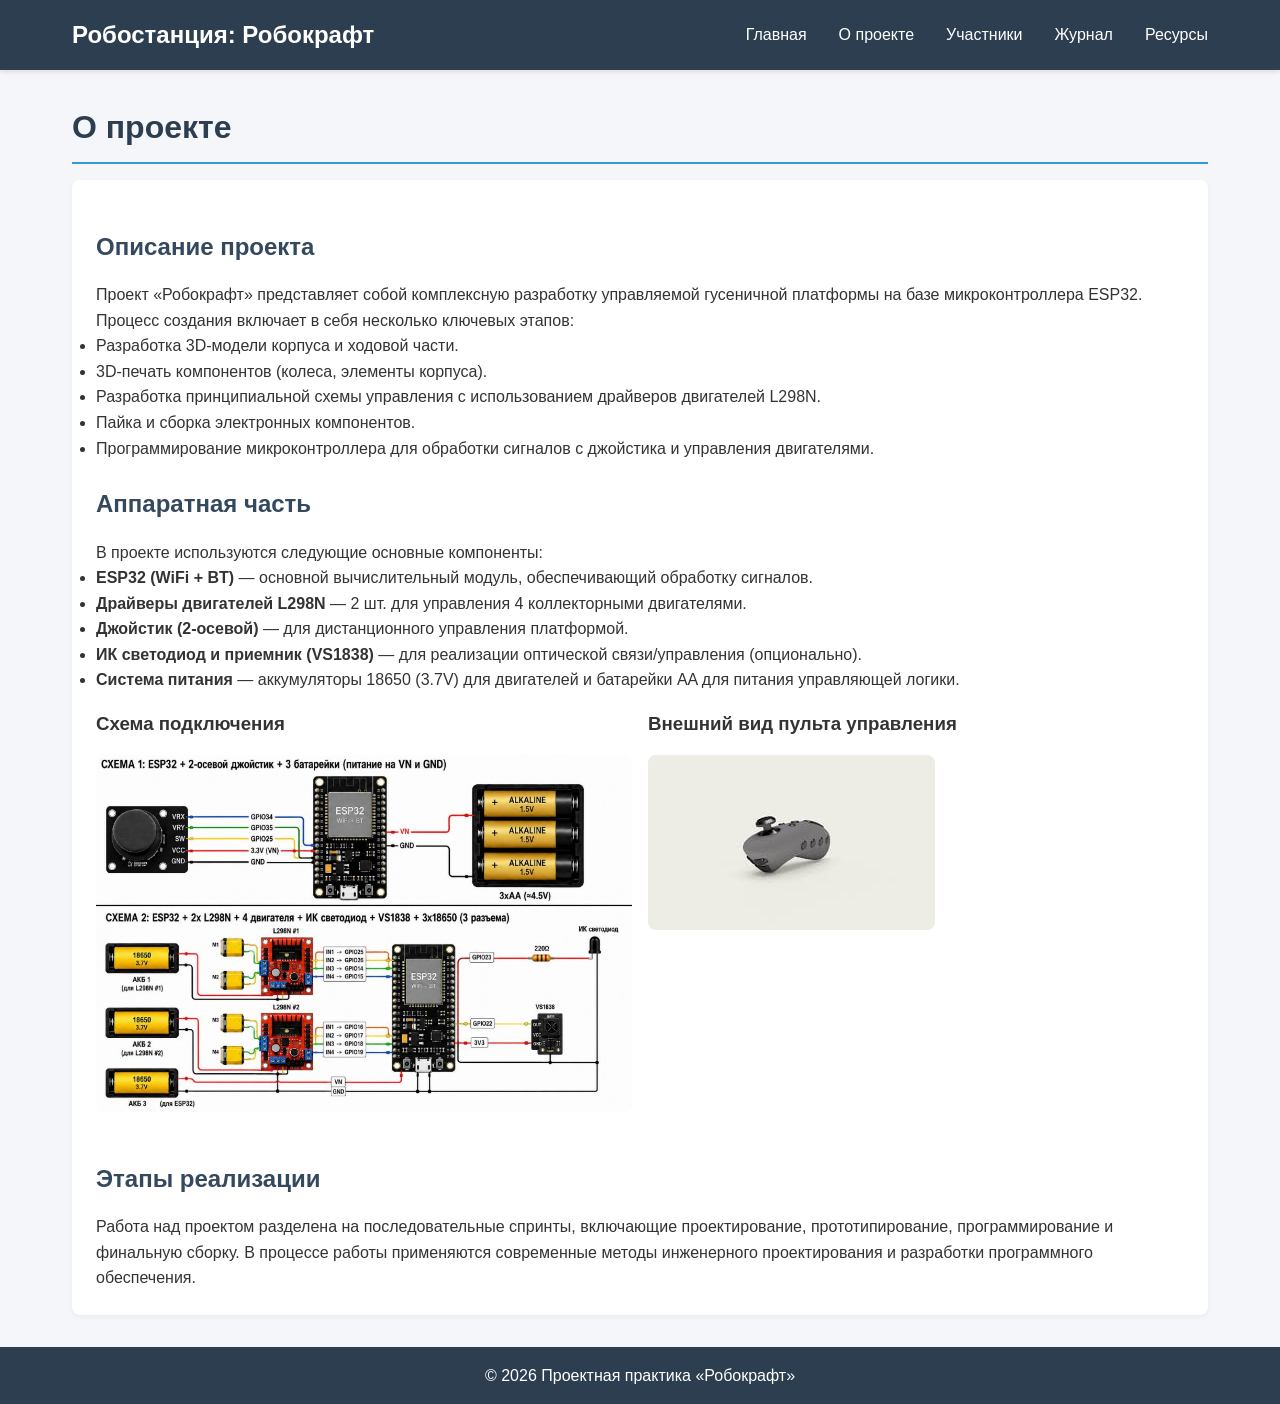
==== site/about.html @ fff9bac7 "feat: Инициализация проекта Робокрафт и создание сайта" ====
<!DOCTYPE html>
<html lang="ru">
<head>
    <meta charset="UTF-8">
    <meta name="viewport" content="width=device-width, initial-scale=1.0">
    <title>Робокрафт | О проекте</title>
    <link rel="stylesheet" href="css/styles.css">
</head>
<body>
    <header>
        <nav>
            <div class="logo">Робостанция: Робокрафт</div>
            <ul>
                <li><a href="index.html">Главная</a></li>
                <li><a href="about.html">О проекте</a></li>
                <li><a href="team.html">Участники</a></li>
                <li><a href="journal.html">Журнал</a></li>
                <li><a href="resources.html">Ресурсы</a></li>
            </ul>
        </nav>
    </header>

    <main>
        <h1>О проекте</h1>
        
        <div class="card">
            <h2>Описание проекта</h2>
            <p>Проект «Робокрафт» представляет собой комплексную разработку управляемой гусеничной платформы на базе микроконтроллера ESP32. Процесс создания включает в себя несколько ключевых этапов:</p>
            <ul>
                <li>Разработка 3D-модели корпуса и ходовой части.</li>
                <li>3D-печать компонентов (колеса, элементы корпуса).</li>
                <li>Разработка принципиальной схемы управления с использованием драйверов двигателей L298N.</li>
                <li>Пайка и сборка электронных компонентов.</li>
                <li>Программирование микроконтроллера для обработки сигналов с джойстика и управления двигателями.</li>
            </ul>

            <h2>Аппаратная часть</h2>
            <p>В проекте используются следующие основные компоненты:</p>
            <ul>
                <li><strong>ESP32 (WiFi + BT)</strong> — основной вычислительный модуль, обеспечивающий обработку сигналов.</li>
                <li><strong>Драйверы двигателей L298N</strong> — 2 шт. для управления 4 коллекторными двигателями.</li>
                <li><strong>Джойстик (2-осевой)</strong> — для дистанционного управления платформой.</li>
                <li><strong>ИК светодиод и приемник (VS1838)</strong> — для реализации оптической связи/управления (опционально).</li>
                <li><strong>Система питания</strong> — аккумуляторы 18650 (3.7V) для двигателей и батарейки AA для питания управляющей логики.</li>
            </ul>

            <div class="gallery">
                <div>
                    <h3>Схема подключения</h3>
                    <img src="assets/images/wiring_diagram.png" alt="Схема подключения ESP32 и драйверов">
                </div>
                <div>
                    <h3>Внешний вид пульта управления</h3>
                    <img src="assets/images/controller_render.png" alt="Рендер пульта управления">
                </div>
            </div>
            
            <h2>Этапы реализации</h2>
            <p>Работа над проектом разделена на последовательные спринты, включающие проектирование, прототипирование, программирование и финальную сборку. В процессе работы применяются современные методы инженерного проектирования и разработки программного обеспечения.</p>
        </div>
    </main>

    <footer>
        <p>&copy; 2026 Проектная практика «Робокрафт»</p>
    </footer>
</body>
</html>
---- site/css/styles.css ----
:root {
    --primary-color: #2c3e50;
    --secondary-color: #34495e;
    --accent-color: #3498db;
    --text-color: #333;
    --bg-color: #f5f6fa;
}

* {
    margin: 0;
    padding: 0;
    box-sizing: border-box;
}

body {
    font-family: 'Segoe UI', Tahoma, Geneva, Verdana, sans-serif;
    line-height: 1.6;
    color: var(--text-color);
    background-color: var(--bg-color);
}

header {
    background-color: var(--primary-color);
    color: white;
    padding: 1rem 0;
    box-shadow: 0 2px 5px rgba(0,0,0,0.1);
}

nav {
    max-width: 1200px;
    margin: 0 auto;
    display: flex;
    justify-content: space-between;
    align-items: center;
    padding: 0 2rem;
}

.logo {
    font-size: 1.5rem;
    font-weight: bold;
}

nav ul {
    list-style: none;
    display: flex;
}

nav ul li {
    margin-left: 2rem;
}

nav ul li a {
    color: white;
    text-decoration: none;
    transition: color 0.3s ease;
}

nav ul li a:hover {
    color: var(--accent-color);
}

main {
    max-width: 1200px;
    margin: 2rem auto;
    padding: 0 2rem;
    min-height: calc(100vh - 160px);
}

h1 {
    color: var(--primary-color);
    margin-bottom: 1rem;
    border-bottom: 2px solid var(--accent-color);
    padding-bottom: 0.5rem;
}

h2 {
    color: var(--secondary-color);
    margin: 1.5rem 0 1rem;
}

.card {
    background: white;
    border-radius: 8px;
    padding: 1.5rem;
    margin-bottom: 1.5rem;
    box-shadow: 0 2px 5px rgba(0,0,0,0.05);
}

img {
    max-width: 100%;
    height: auto;
    border-radius: 8px;
    margin: 1rem 0;
}

.journal-post {
    border-left: 4px solid var(--accent-color);
    padding-left: 1rem;
    margin-bottom: 2rem;
}

.journal-date {
    color: #7f8c8d;
    font-size: 0.9rem;
    margin-bottom: 0.5rem;
}

footer {
    background-color: var(--primary-color);
    color: white;
    text-align: center;
    padding: 1rem 0;
    margin-top: auto;
}

.gallery {
    display: grid;
    grid-template-columns: repeat(auto-fit, minmax(300px, 1fr));
    gap: 1rem;
    margin-top: 1rem;
}

.team-member {
    display: flex;
    align-items: center;
    margin-bottom: 1rem;
    background: white;
    padding: 1rem;
    border-radius: 8px;
    box-shadow: 0 2px 5px rgba(0,0,0,0.05);
}

.member-info h3 {
    margin: 0;
    color: var(--accent-color);
}
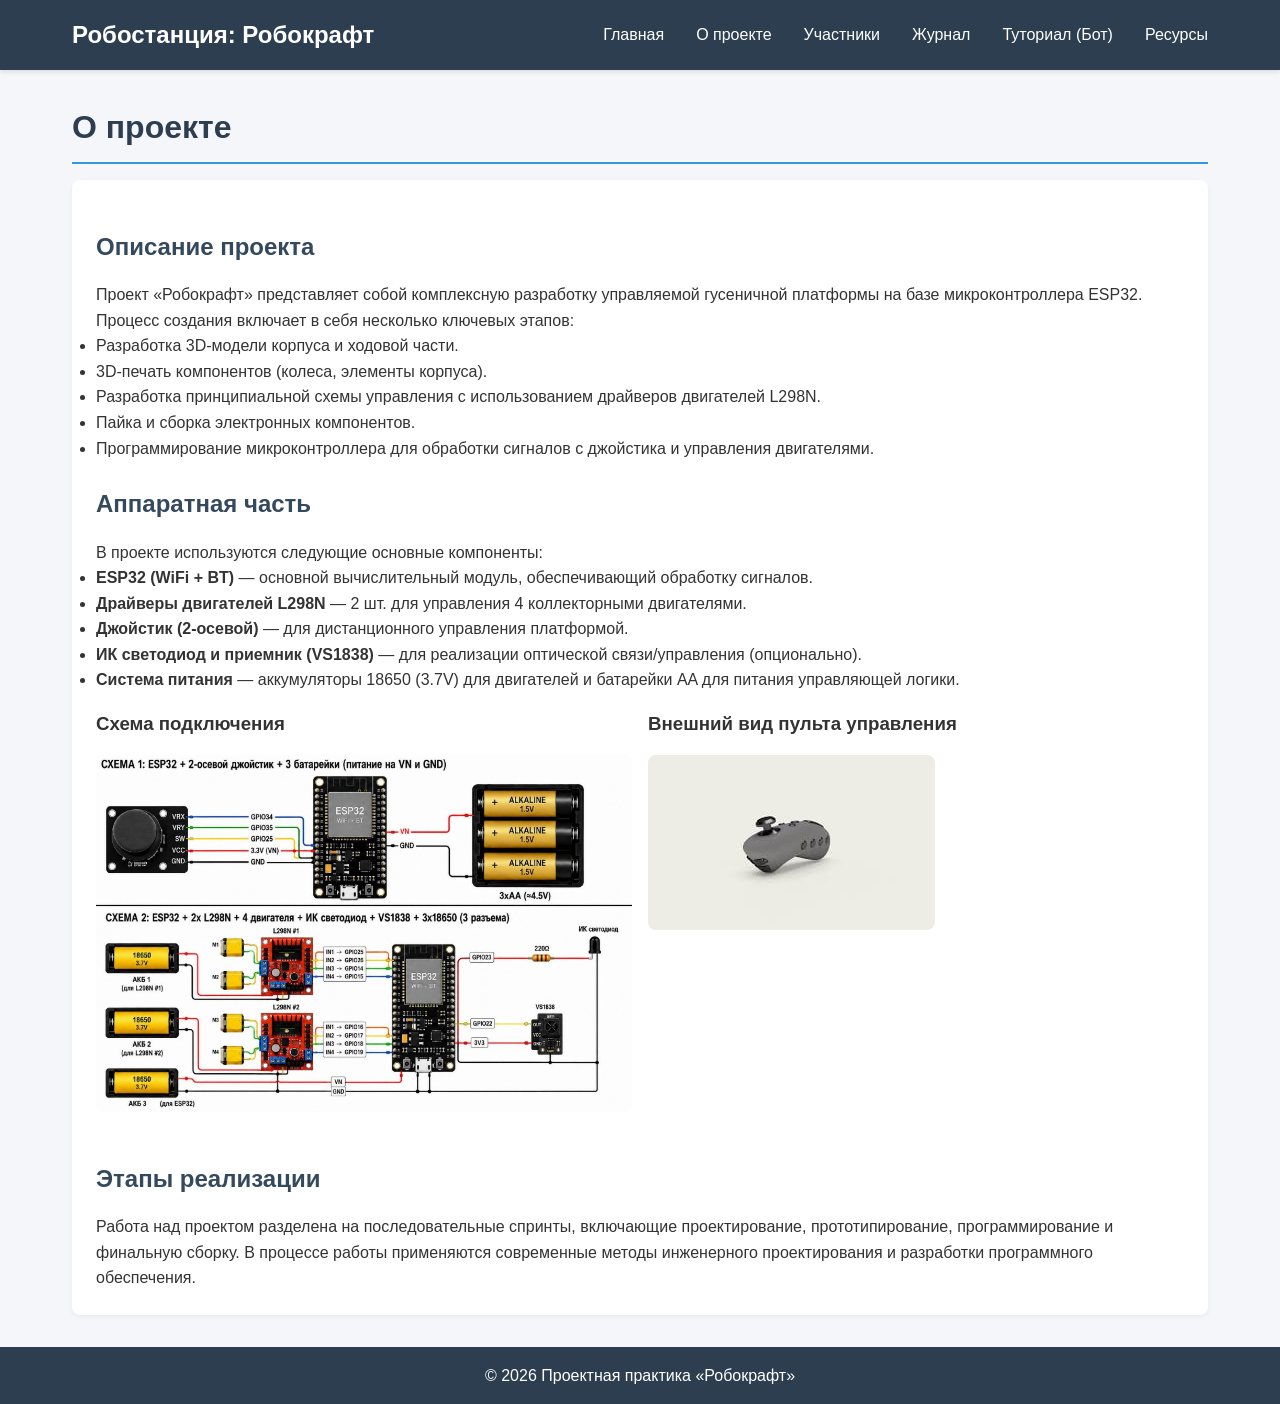
==== commit 4638f040: "feat: Добавлено вариативное задание (Telegram бот)" ====
--- a/site/about.html
+++ b/site/about.html
@@ -1,4 +1,4 @@
-<!DOCTYPE html>
+﻿<!DOCTYPE html>
 <html lang="ru">
 <head>
     <meta charset="UTF-8">
@@ -15,6 +15,7 @@
                 <li><a href="about.html">О проекте</a></li>
                 <li><a href="team.html">Участники</a></li>
                 <li><a href="journal.html">Журнал</a></li>
+                <li><a href="bot_tutorial.html">Туториал (Бот)</a></li>
                 <li><a href="resources.html">Ресурсы</a></li>
             </ul>
         </nav>
